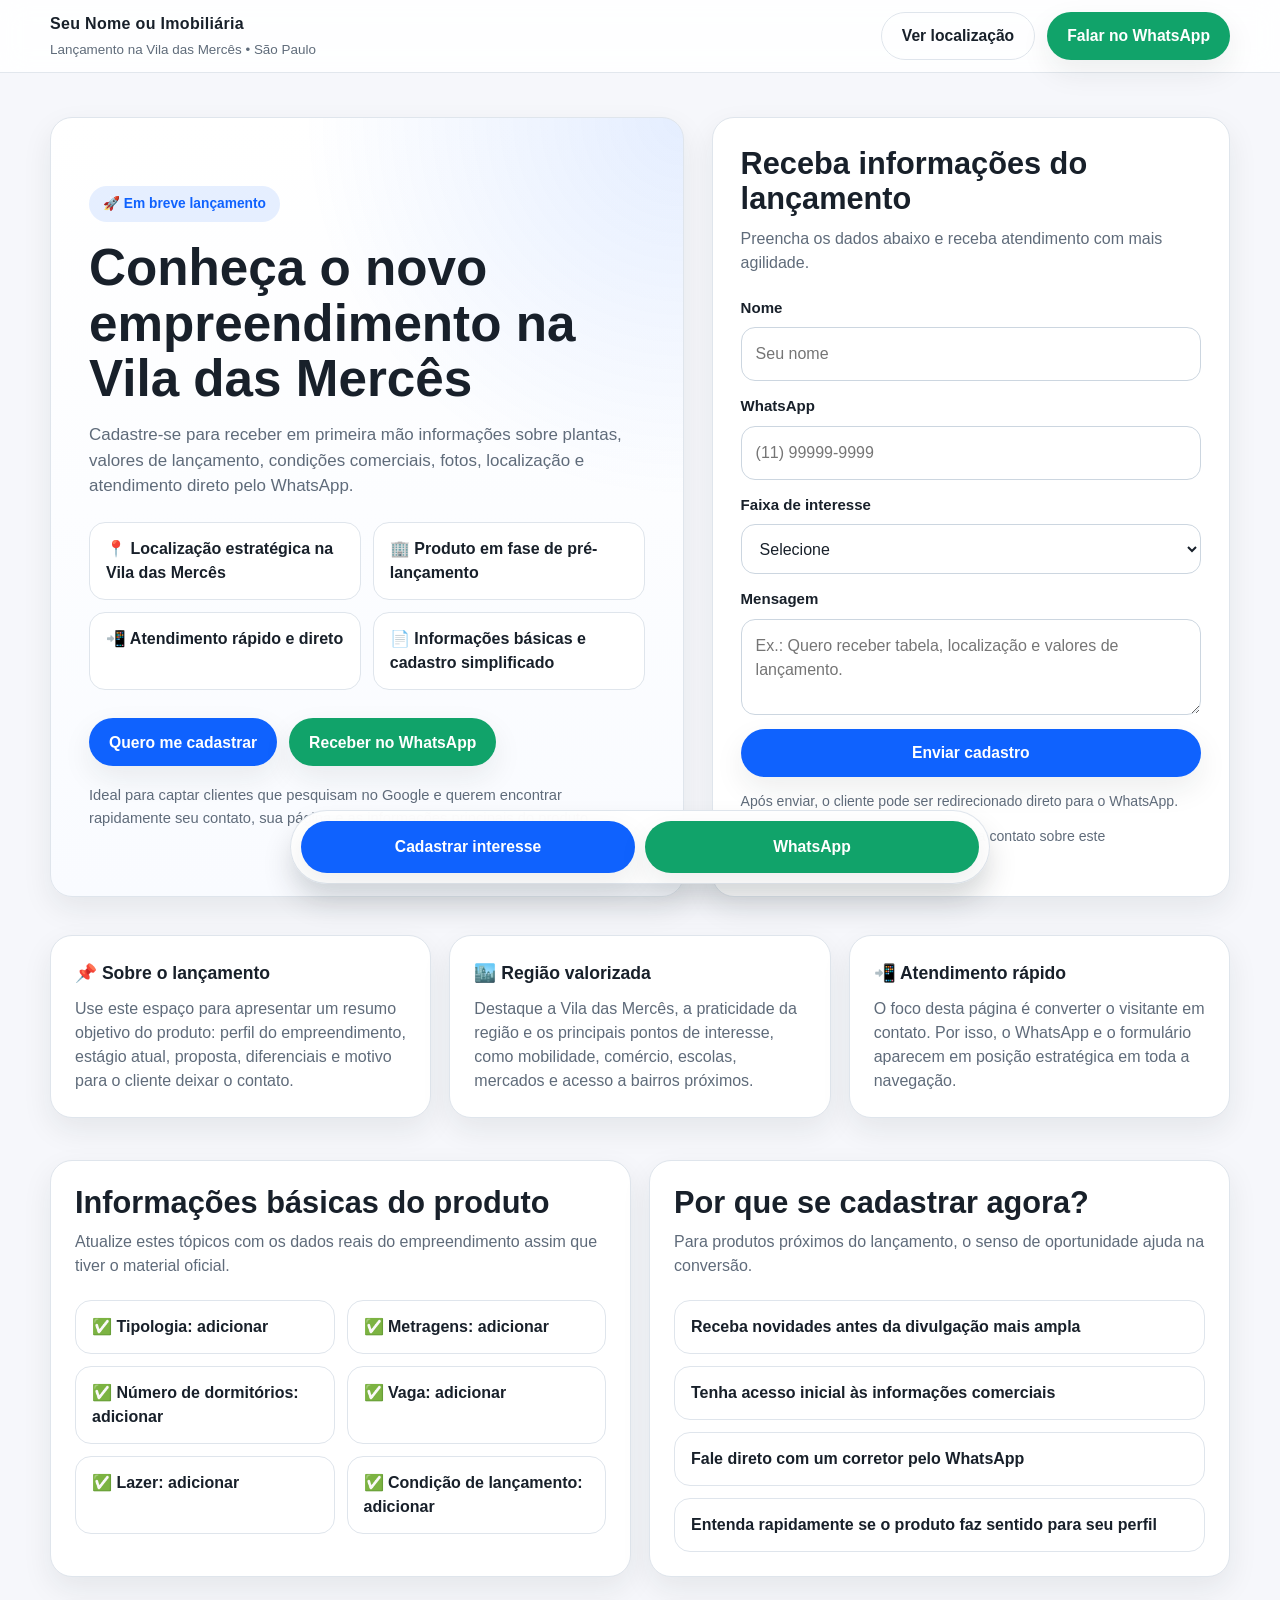
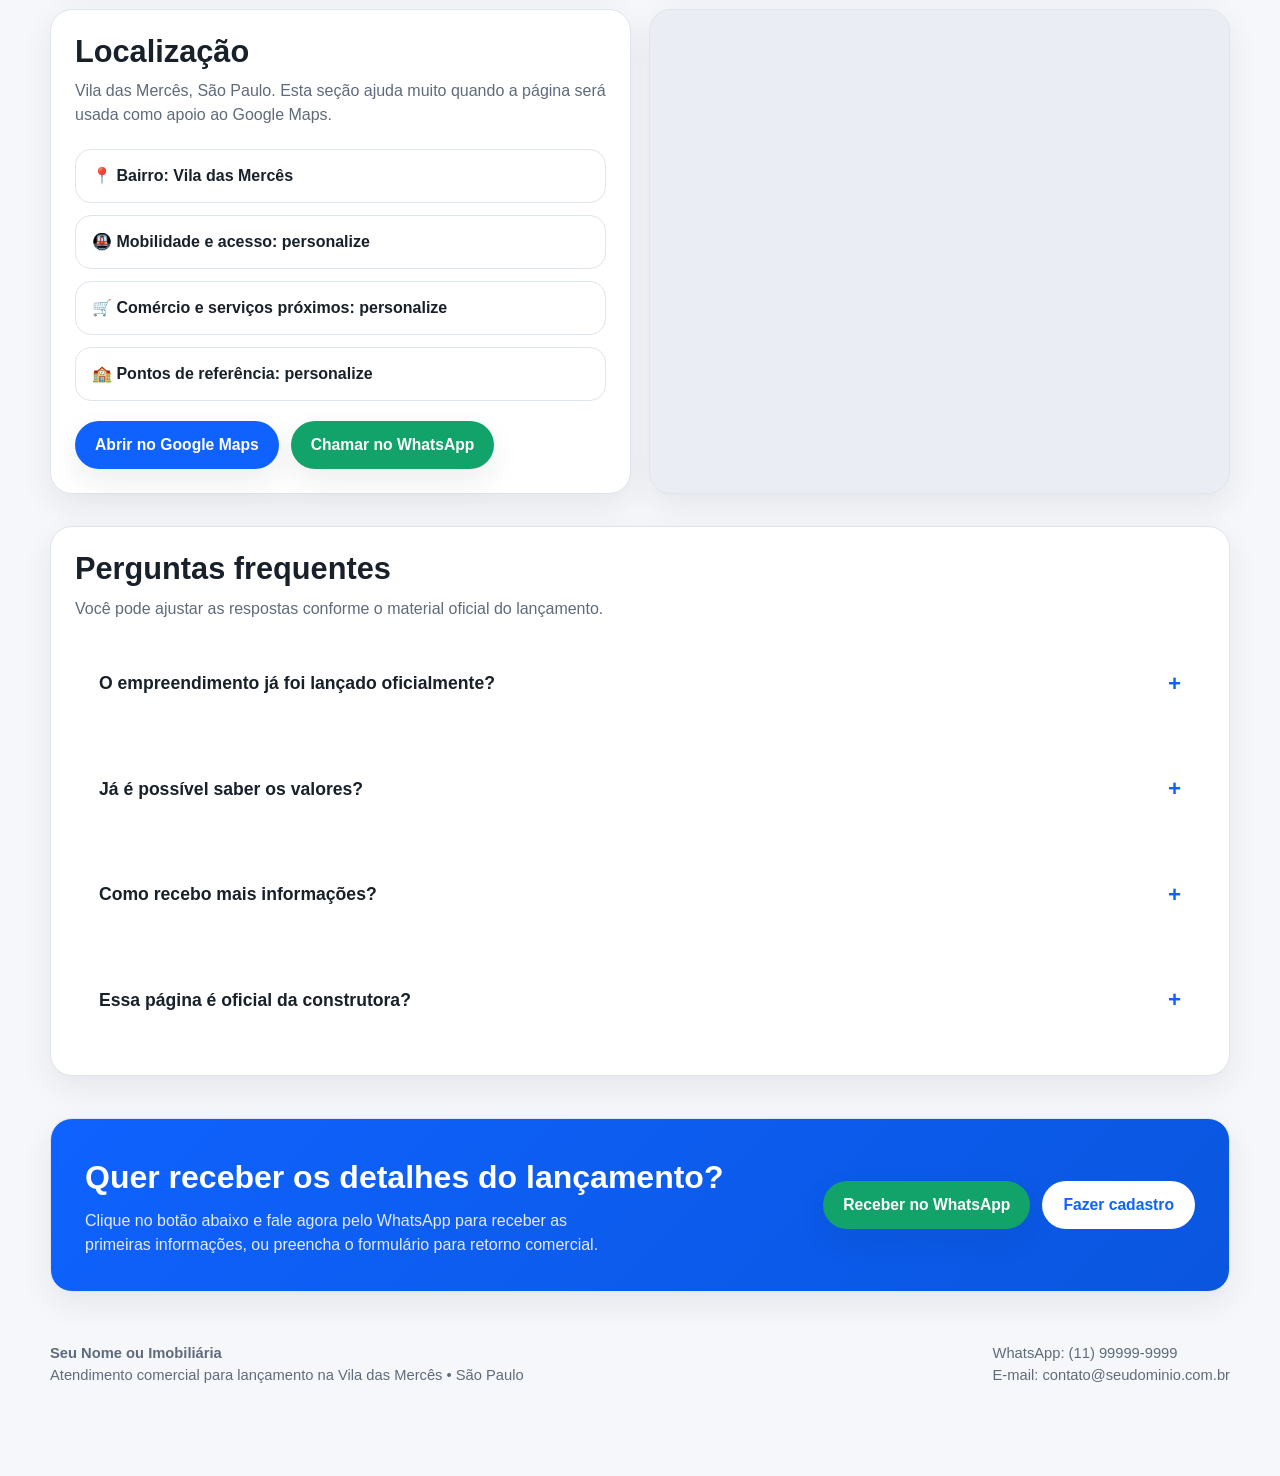
==== index.html @ 555c04d3 "Rename index.html.html to index.html" ====
<!DOCTYPE html>
<html lang="pt-BR">
<head>
  <meta charset="UTF-8" />
  <meta name="viewport" content="width=device-width, initial-scale=1.0" />
  <title>Lançamento na Vila das Mercês | Cadastre-se</title>
  <meta
    name="description"
    content="Conheça o novo lançamento imobiliário na Vila das Mercês, São Paulo. Receba informações, valores de lançamento, plantas e condições pelo WhatsApp."
  />
  <style>
    :root {
      --bg: #f6f7fb;
      --surface: #ffffff;
      --surface-2: #f1f4f8;
      --text: #18202a;
      --muted: #5f6b7a;
      --line: #dfe5ec;
      --primary: #0f62fe;
      --primary-dark: #0b4dcc;
      --accent: #11a36a;
      --accent-dark: #0b7a4f;
      --shadow: 0 12px 30px rgba(24, 32, 42, 0.08);
      --radius-lg: 22px;
      --radius-md: 16px;
      --radius-sm: 12px;
      --container: 1180px;
    }

    * {
      box-sizing: border-box;
    }

    html {
      scroll-behavior: smooth;
    }

    body {
      margin: 0;
      font-family: Arial, Helvetica, sans-serif;
      background: var(--bg);
      color: var(--text);
      line-height: 1.5;
    }

    img {
      max-width: 100%;
      display: block;
    }

    a {
      color: inherit;
      text-decoration: none;
    }

    .container {
      width: min(calc(100% - 32px), var(--container));
      margin: 0 auto;
    }

    .topbar {
      position: sticky;
      top: 0;
      z-index: 40;
      backdrop-filter: blur(14px);
      background: rgba(255, 255, 255, 0.88);
      border-bottom: 1px solid rgba(223, 229, 236, 0.9);
    }

    .topbar__inner {
      min-height: 72px;
      display: flex;
      align-items: center;
      justify-content: space-between;
      gap: 20px;
    }

    .brand {
      display: flex;
      flex-direction: column;
      gap: 4px;
    }

    .brand__name {
      font-size: 1rem;
      font-weight: 700;
      letter-spacing: 0.02em;
    }

    .brand__sub {
      font-size: 0.84rem;
      color: var(--muted);
    }

    .topbar__actions {
      display: flex;
      align-items: center;
      gap: 12px;
      flex-wrap: wrap;
    }

    .btn {
      display: inline-flex;
      align-items: center;
      justify-content: center;
      min-height: 48px;
      padding: 0 20px;
      border-radius: 999px;
      border: none;
      cursor: pointer;
      font-size: 0.98rem;
      font-weight: 700;
      transition: 0.2s ease;
    }

    .btn:hover {
      transform: translateY(-1px);
    }

    .btn--primary {
      background: var(--primary);
      color: #fff;
      box-shadow: var(--shadow);
    }

    .btn--primary:hover {
      background: var(--primary-dark);
    }

    .btn--whatsapp {
      background: var(--accent);
      color: #fff;
      box-shadow: var(--shadow);
    }

    .btn--whatsapp:hover {
      background: var(--accent-dark);
    }

    .btn--ghost {
      background: transparent;
      border: 1px solid var(--line);
      color: var(--text);
    }

    .hero {
      padding: 44px 0 30px;
    }

    .hero__grid {
      display: grid;
      grid-template-columns: 1.1fr 0.9fr;
      gap: 28px;
      align-items: stretch;
    }

    .card {
      background: var(--surface);
      border: 1px solid var(--line);
      border-radius: var(--radius-lg);
      box-shadow: var(--shadow);
    }

    .hero__content {
      padding: 38px;
      display: flex;
      flex-direction: column;
      justify-content: center;
      background:
        radial-gradient(circle at top right, rgba(15, 98, 254, 0.11), transparent 38%),
        linear-gradient(180deg, #ffffff, #f9fbff);
    }

    .badge {
      width: fit-content;
      padding: 8px 14px;
      border-radius: 999px;
      background: rgba(15, 98, 254, 0.1);
      color: var(--primary);
      font-size: 0.86rem;
      font-weight: 700;
      margin-bottom: 18px;
    }

    h1 {
      margin: 0 0 16px;
      font-size: clamp(2rem, 4vw, 3.5rem);
      line-height: 1.08;
    }

    .hero__lead {
      margin: 0 0 24px;
      font-size: 1.06rem;
      color: var(--muted);
      max-width: 58ch;
    }

    .hero__highlights {
      display: grid;
      grid-template-columns: repeat(2, minmax(0, 1fr));
      gap: 12px;
      margin: 0 0 28px;
      padding: 0;
      list-style: none;
    }

    .hero__highlights li,
    .feature-list li,
    .info-list li {
      background: var(--surface);
      border: 1px solid var(--line);
      border-radius: var(--radius-md);
      padding: 14px 16px;
      font-weight: 600;
    }

    .hero__cta {
      display: flex;
      gap: 12px;
      flex-wrap: wrap;
      margin-bottom: 18px;
    }

    .hero__note {
      margin: 0;
      font-size: 0.92rem;
      color: var(--muted);
    }

    .hero__form {
      padding: 28px;
      display: flex;
      flex-direction: column;
      justify-content: center;
    }

    .section-title {
      margin: 0 0 10px;
      font-size: clamp(1.5rem, 2.4vw, 2.2rem);
      line-height: 1.15;
    }

    .section-text {
      margin: 0;
      color: var(--muted);
    }

    form {
      margin-top: 22px;
      display: grid;
      gap: 14px;
    }

    .field {
      display: grid;
      gap: 8px;
    }

    .field label {
      font-weight: 700;
      font-size: 0.94rem;
    }

    .field input,
    .field select,
    .field textarea {
      width: 100%;
      min-height: 50px;
      padding: 14px 14px;
      border: 1px solid #ccd6e0;
      border-radius: 14px;
      font: inherit;
      color: var(--text);
      background: #fff;
      outline: none;
      transition: border-color 0.2s ease, box-shadow 0.2s ease;
    }

    .field textarea {
      min-height: 96px;
      resize: vertical;
    }

    .field input:focus,
    .field select:focus,
    .field textarea:focus {
      border-color: var(--primary);
      box-shadow: 0 0 0 4px rgba(15, 98, 254, 0.12);
    }

    .form__helper,
    .privacy {
      font-size: 0.88rem;
      color: var(--muted);
      margin: 0;
    }

    .status {
      display: none;
      padding: 14px 16px;
      border-radius: 14px;
      font-weight: 700;
      font-size: 0.94rem;
    }

    .status.is-visible {
      display: block;
    }

    .status.is-success {
      background: rgba(17, 163, 106, 0.12);
      color: var(--accent-dark);
      border: 1px solid rgba(17, 163, 106, 0.24);
    }

    .status.is-error {
      background: rgba(216, 66, 66, 0.1);
      color: #b42318;
      border: 1px solid rgba(216, 66, 66, 0.18);
    }

    section {
      padding: 18px 0 24px;
    }

    .features,
    .location,
    .faq,
    .contact {
      padding-top: 8px;
    }

    .grid-3,
    .grid-2 {
      display: grid;
      gap: 18px;
    }

    .grid-3 {
      grid-template-columns: repeat(3, minmax(0, 1fr));
    }

    .grid-2 {
      grid-template-columns: repeat(2, minmax(0, 1fr));
    }

    .info-card,
    .faq-item,
    .location-card,
    .contact-card {
      padding: 24px;
    }

    .info-card h3,
    .location-card h3,
    .contact-card h3,
    .faq-item summary {
      margin: 0 0 10px;
      font-size: 1.1rem;
    }

    .info-card p,
    .location-card p,
    .contact-card p,
    .faq-item p {
      margin: 0;
      color: var(--muted);
    }

    .feature-list,
    .info-list {
      padding: 0;
      margin: 22px 0 0;
      list-style: none;
      display: grid;
      gap: 12px;
    }

    .feature-list {
      grid-template-columns: repeat(2, minmax(0, 1fr));
    }

    .faq-list {
      display: grid;
      gap: 14px;
      margin-top: 22px;
    }

    .faq-item {
      overflow: hidden;
    }

    .faq-item summary {
      list-style: none;
      cursor: pointer;
      font-weight: 700;
      display: flex;
      align-items: center;
      justify-content: space-between;
      gap: 16px;
    }

    .faq-item summary::-webkit-details-marker {
      display: none;
    }

    .faq-item summary::after {
      content: "+";
      font-size: 1.4rem;
      color: var(--primary);
      flex-shrink: 0;
    }

    .faq-item[open] summary::after {
      content: "–";
    }

    .faq-item p {
      padding-top: 12px;
    }

    .map-wrap {
      border-radius: var(--radius-lg);
      overflow: hidden;
      border: 1px solid var(--line);
      min-height: 340px;
      background: #eaeef4;
    }

    .map-wrap iframe {
      width: 100%;
      height: 100%;
      min-height: 340px;
      border: 0;
    }

    .cta-band {
      padding: 34px;
      display: flex;
      align-items: center;
      justify-content: space-between;
      gap: 20px;
      margin-top: 10px;
      background: linear-gradient(135deg, #0f62fe, #0a56df);
      color: #fff;
    }

    .cta-band h2 {
      margin: 0 0 8px;
      font-size: clamp(1.5rem, 2.5vw, 2.4rem);
    }

    .cta-band p {
      margin: 0;
      color: rgba(255, 255, 255, 0.88);
      max-width: 60ch;
    }

    footer {
      padding: 26px 0 90px;
    }

    .footer {
      display: flex;
      align-items: center;
      justify-content: space-between;
      gap: 18px;
      flex-wrap: wrap;
      color: var(--muted);
      font-size: 0.92rem;
    }

    .floating-bar {
      position: fixed;
      left: 50%;
      bottom: 16px;
      transform: translateX(-50%);
      width: min(calc(100% - 20px), 700px);
      background: rgba(255, 255, 255, 0.95);
      border: 1px solid rgba(223, 229, 236, 0.95);
      box-shadow: 0 18px 30px rgba(24, 32, 42, 0.14);
      border-radius: 999px;
      padding: 10px;
      z-index: 55;
      display: flex;
      gap: 10px;
      backdrop-filter: blur(12px);
    }

    .floating-bar .btn {
      flex: 1;
      min-height: 52px;
    }

    @media (max-width: 980px) {
      .hero__grid,
      .grid-3,
      .grid-2,
      .feature-list,
      .cta-band {
        grid-template-columns: 1fr;
      }

      .hero__content,
      .hero__form,
      .cta-band {
        padding: 24px;
      }

      .cta-band {
        display: grid;
      }
    }

    @media (max-width: 720px) {
      .topbar__inner,
      .topbar__actions,
      .hero__cta,
      .footer {
        flex-direction: column;
        align-items: stretch;
      }

      .hero {
        padding-top: 24px;
      }

      .hero__highlights {
        grid-template-columns: 1fr;
      }

      .floating-bar {
        border-radius: 24px;
        padding: 12px;
        display: grid;
      }

      .btn,
      .floating-bar .btn {
        width: 100%;
      }
    }
  </style>
</head>
<body>
  <header class="topbar">
    <div class="container topbar__inner">
      <div class="brand">
        <span class="brand__name">Seu Nome ou Imobiliária</span>
        <span class="brand__sub">Lançamento na Vila das Mercês • São Paulo</span>
      </div>
      <div class="topbar__actions">
        <a class="btn btn--ghost" href="#localizacao">Ver localização</a>
        <a class="btn btn--whatsapp" id="topWhatsappBtn" href="https://wa.me/5511999999999?text=Olá!%20Quero%20mais%20informações%20sobre%20o%20lançamento%20na%20Vila%20das%20Mercês." target="_blank" rel="noopener noreferrer">Falar no WhatsApp</a>
      </div>
    </div>
  </header>

  <main>
    <section class="hero">
      <div class="container hero__grid">
        <div class="card hero__content">
          <div class="badge">🚀 Em breve lançamento</div>
          <h1>Conheça o novo empreendimento na Vila das Mercês</h1>
          <p class="hero__lead">
            Cadastre-se para receber em primeira mão informações sobre plantas, valores de lançamento,
            condições comerciais, fotos, localização e atendimento direto pelo WhatsApp.
          </p>

          <ul class="hero__highlights">
            <li>📍 Localização estratégica na Vila das Mercês</li>
            <li>🏢 Produto em fase de pré-lançamento</li>
            <li>📲 Atendimento rápido e direto</li>
            <li>📄 Informações básicas e cadastro simplificado</li>
          </ul>

          <div class="hero__cta">
            <a class="btn btn--primary" href="#cadastro">Quero me cadastrar</a>
            <a class="btn btn--whatsapp" href="https://wa.me/5511999999999?text=Olá!%20Tenho%20interesse%20no%20lançamento%20da%20Vila%20das%20Mercês.%20Pode%20me%20passar%20mais%20informações?" target="_blank" rel="noopener noreferrer">Receber no WhatsApp</a>
          </div>

          <p class="hero__note">
            Ideal para captar clientes que pesquisam no Google e querem encontrar rapidamente seu contato, sua página e as informações principais do produto.
          </p>
        </div>

        <aside class="card hero__form" id="cadastro">
          <h2 class="section-title">Receba informações do lançamento</h2>
          <p class="section-text">
            Preencha os dados abaixo e receba atendimento com mais agilidade.
          </p>

          <form id="leadForm">
            <div class="field">
              <label for="name">Nome</label>
              <input id="name" name="name" type="text" placeholder="Seu nome" required />
            </div>

            <div class="field">
              <label for="phone">WhatsApp</label>
              <input id="phone" name="phone" type="tel" placeholder="(11) 99999-9999" required />
            </div>

            <div class="field">
              <label for="interest">Faixa de interesse</label>
              <select id="interest" name="interest" required>
                <option value="">Selecione</option>
                <option value="Primeiro imóvel">Primeiro imóvel</option>
                <option value="Moradia própria">Moradia própria</option>
                <option value="Investimento">Investimento</option>
                <option value="Ainda avaliando">Ainda avaliando</option>
              </select>
            </div>

            <div class="field">
              <label for="message">Mensagem</label>
              <textarea id="message" name="message" placeholder="Ex.: Quero receber tabela, localização e valores de lançamento."></textarea>
            </div>

            <button class="btn btn--primary" type="submit">Enviar cadastro</button>
            <p class="form__helper">Após enviar, o cliente pode ser redirecionado direto para o WhatsApp.</p>
            <p class="privacy">Seus dados serão usados apenas para contato sobre este empreendimento.</p>
            <div class="status" id="formStatus"></div>
          </form>
        </aside>
      </div>
    </section>

    <section class="features">
      <div class="container">
        <div class="grid-3">
          <article class="card info-card">
            <h3>📌 Sobre o lançamento</h3>
            <p>
              Use este espaço para apresentar um resumo objetivo do produto: perfil do empreendimento,
              estágio atual, proposta, diferenciais e motivo para o cliente deixar o contato.
            </p>
          </article>

          <article class="card info-card">
            <h3>🏙️ Região valorizada</h3>
            <p>
              Destaque a Vila das Mercês, a praticidade da região e os principais pontos de interesse,
              como mobilidade, comércio, escolas, mercados e acesso a bairros próximos.
            </p>
          </article>

          <article class="card info-card">
            <h3>📲 Atendimento rápido</h3>
            <p>
              O foco desta página é converter o visitante em contato. Por isso, o WhatsApp e o formulário
              aparecem em posição estratégica em toda a navegação.
            </p>
          </article>
        </div>
      </div>
    </section>

    <section>
      <div class="container grid-2">
        <article class="card info-card">
          <h2 class="section-title">Informações básicas do produto</h2>
          <p class="section-text">
            Atualize estes tópicos com os dados reais do empreendimento assim que tiver o material oficial.
          </p>
          <ul class="feature-list">
            <li>✅ Tipologia: adicionar</li>
            <li>✅ Metragens: adicionar</li>
            <li>✅ Número de dormitórios: adicionar</li>
            <li>✅ Vaga: adicionar</li>
            <li>✅ Lazer: adicionar</li>
            <li>✅ Condição de lançamento: adicionar</li>
          </ul>
        </article>

        <article class="card info-card">
          <h2 class="section-title">Por que se cadastrar agora?</h2>
          <p class="section-text">
            Para produtos próximos do lançamento, o senso de oportunidade ajuda na conversão.
          </p>
          <ul class="info-list">
            <li>Receba novidades antes da divulgação mais ampla</li>
            <li>Tenha acesso inicial às informações comerciais</li>
            <li>Fale direto com um corretor pelo WhatsApp</li>
            <li>Entenda rapidamente se o produto faz sentido para seu perfil</li>
          </ul>
        </article>
      </div>
    </section>

    <section class="location" id="localizacao">
      <div class="container grid-2">
        <article class="card location-card">
          <h2 class="section-title">Localização</h2>
          <p class="section-text">
            Vila das Mercês, São Paulo. Esta seção ajuda muito quando a página será usada como apoio ao Google Maps.
          </p>
          <ul class="info-list">
            <li>📍 Bairro: Vila das Mercês</li>
            <li>🚇 Mobilidade e acesso: personalize</li>
            <li>🛒 Comércio e serviços próximos: personalize</li>
            <li>🏫 Pontos de referência: personalize</li>
          </ul>
          <div style="margin-top: 20px; display: flex; gap: 12px; flex-wrap: wrap;">
            <a class="btn btn--primary" href="https://maps.google.com/?q=Vila%20das%20Mercês%2C%20São%20Paulo" target="_blank" rel="noopener noreferrer">Abrir no Google Maps</a>
            <a class="btn btn--whatsapp" href="https://wa.me/5511999999999?text=Olá!%20Vi%20a%20página%20do%20lançamento%20na%20Vila%20das%20Mercês%20e%20quero%20mais%20detalhes." target="_blank" rel="noopener noreferrer">Chamar no WhatsApp</a>
          </div>
        </article>

        <div class="map-wrap card" aria-label="Mapa da localização do empreendimento">
          <iframe
            title="Mapa Vila das Mercês"
            src="https://www.google.com/maps?q=Vila%20das%20Mercês%2C%20São%20Paulo&z=15&output=embed"
            loading="lazy"
            referrerpolicy="no-referrer-when-downgrade">
          </iframe>
        </div>
      </div>
    </section>

    <section class="faq">
      <div class="container">
        <div class="card info-card">
          <h2 class="section-title">Perguntas frequentes</h2>
          <p class="section-text">Você pode ajustar as respostas conforme o material oficial do lançamento.</p>

          <div class="faq-list">
            <details class="faq-item">
              <summary>O empreendimento já foi lançado oficialmente?</summary>
              <p>
                Ainda está em fase de pré-lançamento ou lançamento iminente. Cadastre-se para receber as informações assim que forem disponibilizadas.
              </p>
            </details>

            <details class="faq-item">
              <summary>Já é possível saber os valores?</summary>
              <p>
                Os valores finais podem variar conforme a fase comercial. Deixe seu contato para receber as condições atualizadas assim que estiverem disponíveis.
              </p>
            </details>

            <details class="faq-item">
              <summary>Como recebo mais informações?</summary>
              <p>
                Você pode preencher o formulário desta página ou falar diretamente pelo WhatsApp para atendimento mais rápido.
              </p>
            </details>

            <details class="faq-item">
              <summary>Essa página é oficial da construtora?</summary>
              <p>
                Esta página pode ser usada como canal de captação e atendimento comercial. Ajuste este texto conforme sua estratégia e posicionamento profissional.
              </p>
            </details>
          </div>
        </div>
      </div>
    </section>

    <section class="contact">
      <div class="container">
        <div class="card cta-band">
          <div>
            <h2>Quer receber os detalhes do lançamento?</h2>
            <p>
              Clique no botão abaixo e fale agora pelo WhatsApp para receber as primeiras informações,
              ou preencha o formulário para retorno comercial.
            </p>
          </div>
          <div style="display:flex; gap:12px; flex-wrap: wrap;">
            <a class="btn btn--whatsapp" href="https://wa.me/5511999999999?text=Olá!%20Quero%20receber%20informações%20sobre%20o%20lançamento%20na%20Vila%20das%20Mercês." target="_blank" rel="noopener noreferrer">Receber no WhatsApp</a>
            <a class="btn btn--ghost" href="#cadastro" style="background: #fff; color: var(--primary); border-color: transparent;">Fazer cadastro</a>
          </div>
        </div>
      </div>
    </section>
  </main>

  <footer>
    <div class="container footer">
      <div>
        <strong>Seu Nome ou Imobiliária</strong><br />
        Atendimento comercial para lançamento na Vila das Mercês • São Paulo
      </div>
      <div>
        WhatsApp: (11) 99999-9999<br />
        E-mail: contato@seudominio.com.br
      </div>
    </div>
  </footer>

  <div class="floating-bar">
    <a class="btn btn--primary" href="#cadastro">Cadastrar interesse</a>
    <a class="btn btn--whatsapp" href="https://wa.me/5511999999999?text=Olá!%20Quero%20falar%20sobre%20o%20lançamento%20na%20Vila%20das%20Mercês." target="_blank" rel="noopener noreferrer">WhatsApp</a>
  </div>

  <script>
    const form = document.getElementById('leadForm');
    const statusBox = document.getElementById('formStatus');
    const phoneInput = document.getElementById('phone');

    function formatPhone(value) {
      const digits = value.replace(/\D/g, '').slice(0, 11);

      if (digits.length <= 2) return digits;
      if (digits.length <= 7) return `(${digits.slice(0, 2)}) ${digits.slice(2)}`;
      if (digits.length <= 11) return `(${digits.slice(0, 2)}) ${digits.slice(2, 7)}-${digits.slice(7)}`;
      return value;
    }

    phoneInput.addEventListener('input', (e) => {
      e.target.value = formatPhone(e.target.value);
    });

    function showStatus(message, type) {
      statusBox.textContent = message;
      statusBox.className = `status is-visible ${type === 'success' ? 'is-success' : 'is-error'}`;
    }

    form.addEventListener('submit', function (event) {
      event.preventDefault();

      const name = document.getElementById('name').value.trim();
      const phone = document.getElementById('phone').value.trim();
      const interest = document.getElementById('interest').value.trim();
      const message = document.getElementById('message').value.trim();

      if (!name || !phone || !interest) {
        showStatus('Preencha nome, WhatsApp e faixa de interesse.', 'error');
        return;
      }

      const whatsappNumber = '5511999999999';
      const text = `Olá! Quero informações sobre o lançamento na Vila das Mercês.%0A%0A` +
        `Nome: ${encodeURIComponent(name)}%0A` +
        `WhatsApp: ${encodeURIComponent(phone)}%0A` +
        `Interesse: ${encodeURIComponent(interest)}%0A` +
        `Mensagem: ${encodeURIComponent(message || 'Não informada')}`;

      showStatus('Cadastro preenchido com sucesso. Você será direcionado para o WhatsApp.', 'success');

      setTimeout(() => {
        window.open(`https://wa.me/${whatsappNumber}?text=${text}`, '_blank');
        form.reset();
      }, 700);
    });
  </script>
</body>
</html>
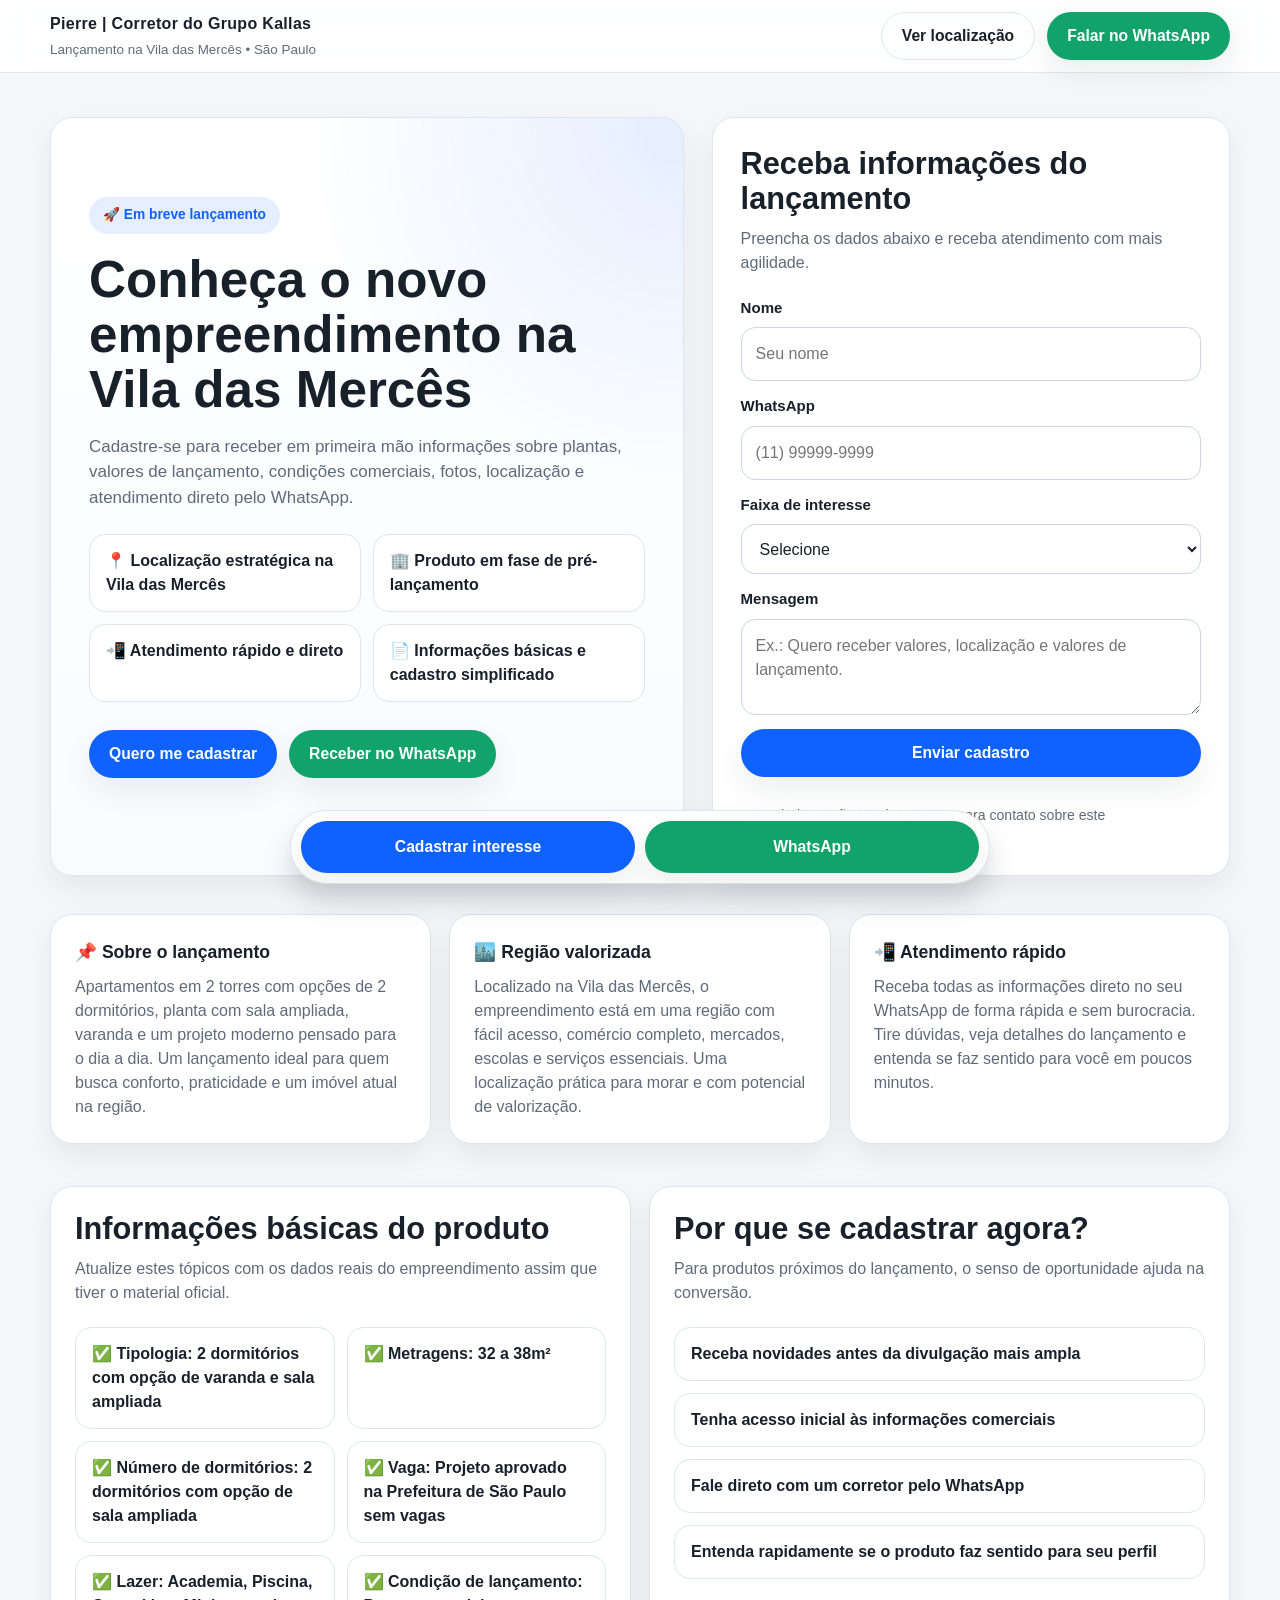
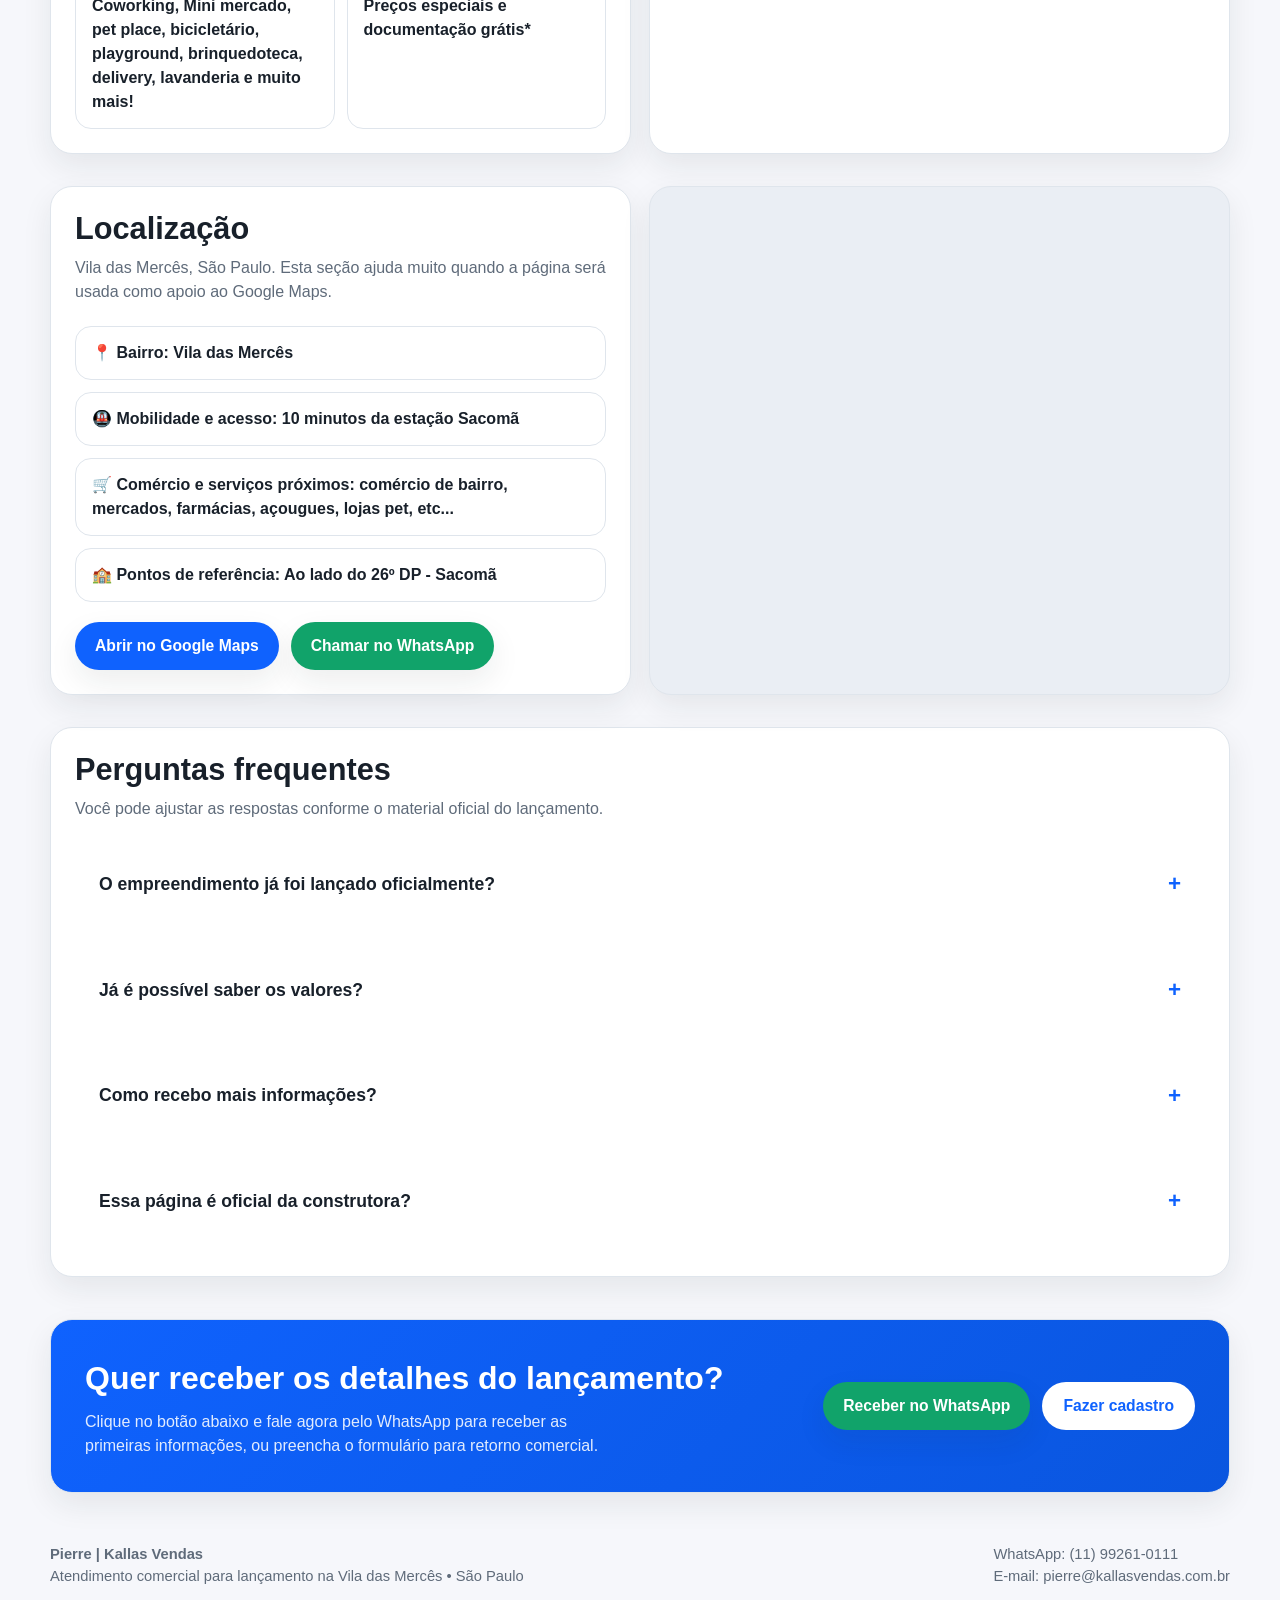
==== commit 226e27a8: "Update index.html" ====
--- a/index.html
+++ b/index.html
@@ -546,7 +546,7 @@
   <header class="topbar">
     <div class="container topbar__inner">
       <div class="brand">
-        <span class="brand__name">Seu Nome ou Imobiliária</span>
+        <span class="brand__name">Pierre | Corretor do Grupo Kallas </span>
         <span class="brand__sub">Lançamento na Vila das Mercês • São Paulo</span>
       </div>
       <div class="topbar__actions">
@@ -580,7 +580,7 @@
           </div>
 
           <p class="hero__note">
-            Ideal para captar clientes que pesquisam no Google e querem encontrar rapidamente seu contato, sua página e as informações principais do produto.
+            
           </p>
         </div>
 
@@ -614,11 +614,11 @@
 
             <div class="field">
               <label for="message">Mensagem</label>
-              <textarea id="message" name="message" placeholder="Ex.: Quero receber tabela, localização e valores de lançamento."></textarea>
+              <textarea id="message" name="message" placeholder="Ex.: Quero receber valores, localização e valores de lançamento."></textarea>
             </div>
 
             <button class="btn btn--primary" type="submit">Enviar cadastro</button>
-            <p class="form__helper">Após enviar, o cliente pode ser redirecionado direto para o WhatsApp.</p>
+            <p class="form__helper"></p>
             <p class="privacy">Seus dados serão usados apenas para contato sobre este empreendimento.</p>
             <div class="status" id="formStatus"></div>
           </form>
@@ -632,24 +632,21 @@
           <article class="card info-card">
             <h3>📌 Sobre o lançamento</h3>
             <p>
-              Use este espaço para apresentar um resumo objetivo do produto: perfil do empreendimento,
-              estágio atual, proposta, diferenciais e motivo para o cliente deixar o contato.
+              Apartamentos em 2 torres com opções de 2 dormitórios, planta com sala ampliada, varanda e um projeto moderno pensado para o dia a dia. Um lançamento ideal para quem busca conforto, praticidade e um imóvel atual na região.
             </p>
           </article>
 
           <article class="card info-card">
             <h3>🏙️ Região valorizada</h3>
             <p>
-              Destaque a Vila das Mercês, a praticidade da região e os principais pontos de interesse,
-              como mobilidade, comércio, escolas, mercados e acesso a bairros próximos.
+             Localizado na Vila das Mercês, o empreendimento está em uma região com fácil acesso, comércio completo, mercados, escolas e serviços essenciais. Uma localização prática para morar e com potencial de valorização.
             </p>
           </article>
 
           <article class="card info-card">
             <h3>📲 Atendimento rápido</h3>
             <p>
-              O foco desta página é converter o visitante em contato. Por isso, o WhatsApp e o formulário
-              aparecem em posição estratégica em toda a navegação.
+              Receba todas as informações direto no seu WhatsApp de forma rápida e sem burocracia. Tire dúvidas, veja detalhes do lançamento e entenda se faz sentido para você em poucos minutos.
             </p>
           </article>
         </div>
@@ -664,12 +661,12 @@
             Atualize estes tópicos com os dados reais do empreendimento assim que tiver o material oficial.
           </p>
           <ul class="feature-list">
-            <li>✅ Tipologia: adicionar</li>
-            <li>✅ Metragens: adicionar</li>
-            <li>✅ Número de dormitórios: adicionar</li>
-            <li>✅ Vaga: adicionar</li>
-            <li>✅ Lazer: adicionar</li>
-            <li>✅ Condição de lançamento: adicionar</li>
+            <li>✅ Tipologia: 2 dormitórios com opção de varanda e sala ampliada </li>
+            <li>✅ Metragens: 32 a 38m²</li>
+            <li>✅ Número de dormitórios: 2 dormitórios com opção de sala ampliada </li>
+            <li>✅ Vaga: Projeto aprovado na Prefeitura de São Paulo sem vagas</li>
+            <li>✅ Lazer: Academia, Piscina, Coworking, Mini mercado, pet place, bicicletário, playground, brinquedoteca, delivery, lavanderia e muito mais! </li>
+            <li>✅ Condição de lançamento: Preços especiais e documentação grátis*</li>
           </ul>
         </article>
 
@@ -697,12 +694,12 @@
           </p>
           <ul class="info-list">
             <li>📍 Bairro: Vila das Mercês</li>
-            <li>🚇 Mobilidade e acesso: personalize</li>
-            <li>🛒 Comércio e serviços próximos: personalize</li>
-            <li>🏫 Pontos de referência: personalize</li>
+            <li>🚇 Mobilidade e acesso: 10 minutos da estação Sacomã</li>
+            <li>🛒 Comércio e serviços próximos: comércio de bairro, mercados, farmácias, açougues, lojas pet, etc... </li>
+            <li>🏫 Pontos de referência: Ao lado do 26º DP - Sacomã </li>
           </ul>
           <div style="margin-top: 20px; display: flex; gap: 12px; flex-wrap: wrap;">
-            <a class="btn btn--primary" href="https://maps.google.com/?q=Vila%20das%20Mercês%2C%20São%20Paulo" target="_blank" rel="noopener noreferrer">Abrir no Google Maps</a>
+            <a class="btn btn--primary" href="https://www.google.com/maps/place/Kazzas+Vila+das+Merc%C3%AAs/@-23.6231399,-46.6026683,226m/data=!3m1!1e3!4m6!3m5!1s0x94ce5bb691fa6761:0xd5246a7b2c9a9497!8m2!3d-23.6235306!4d-46.6025646!16s%2Fg%2F11zkwfbxp0!5m1!1e2?entry=ttu&g_ep=EgoyMDI2MDQxNC4wIKXMDSoASAFQAw%3D%3D" target="_blank" rel="noopener noreferrer">Abrir no Google Maps</a>
             <a class="btn btn--whatsapp" href="https://wa.me/5511999999999?text=Olá!%20Vi%20a%20página%20do%20lançamento%20na%20Vila%20das%20Mercês%20e%20quero%20mais%20detalhes." target="_blank" rel="noopener noreferrer">Chamar no WhatsApp</a>
           </div>
         </article>
@@ -749,7 +746,7 @@
             <details class="faq-item">
               <summary>Essa página é oficial da construtora?</summary>
               <p>
-                Esta página pode ser usada como canal de captação e atendimento comercial. Ajuste este texto conforme sua estratégia e posicionamento profissional.
+                Não. Esta página é independente.  
               </p>
             </details>
           </div>
@@ -779,12 +776,12 @@
   <footer>
     <div class="container footer">
       <div>
-        <strong>Seu Nome ou Imobiliária</strong><br />
+        <strong>Pierre | Kallas Vendas</strong><br />
         Atendimento comercial para lançamento na Vila das Mercês • São Paulo
       </div>
       <div>
-        WhatsApp: (11) 99999-9999<br />
-        E-mail: contato@seudominio.com.br
+        WhatsApp: (11) 99261-0111<br />
+        E-mail: pierre@kallasvendas.com.br
       </div>
     </div>
   </footer>
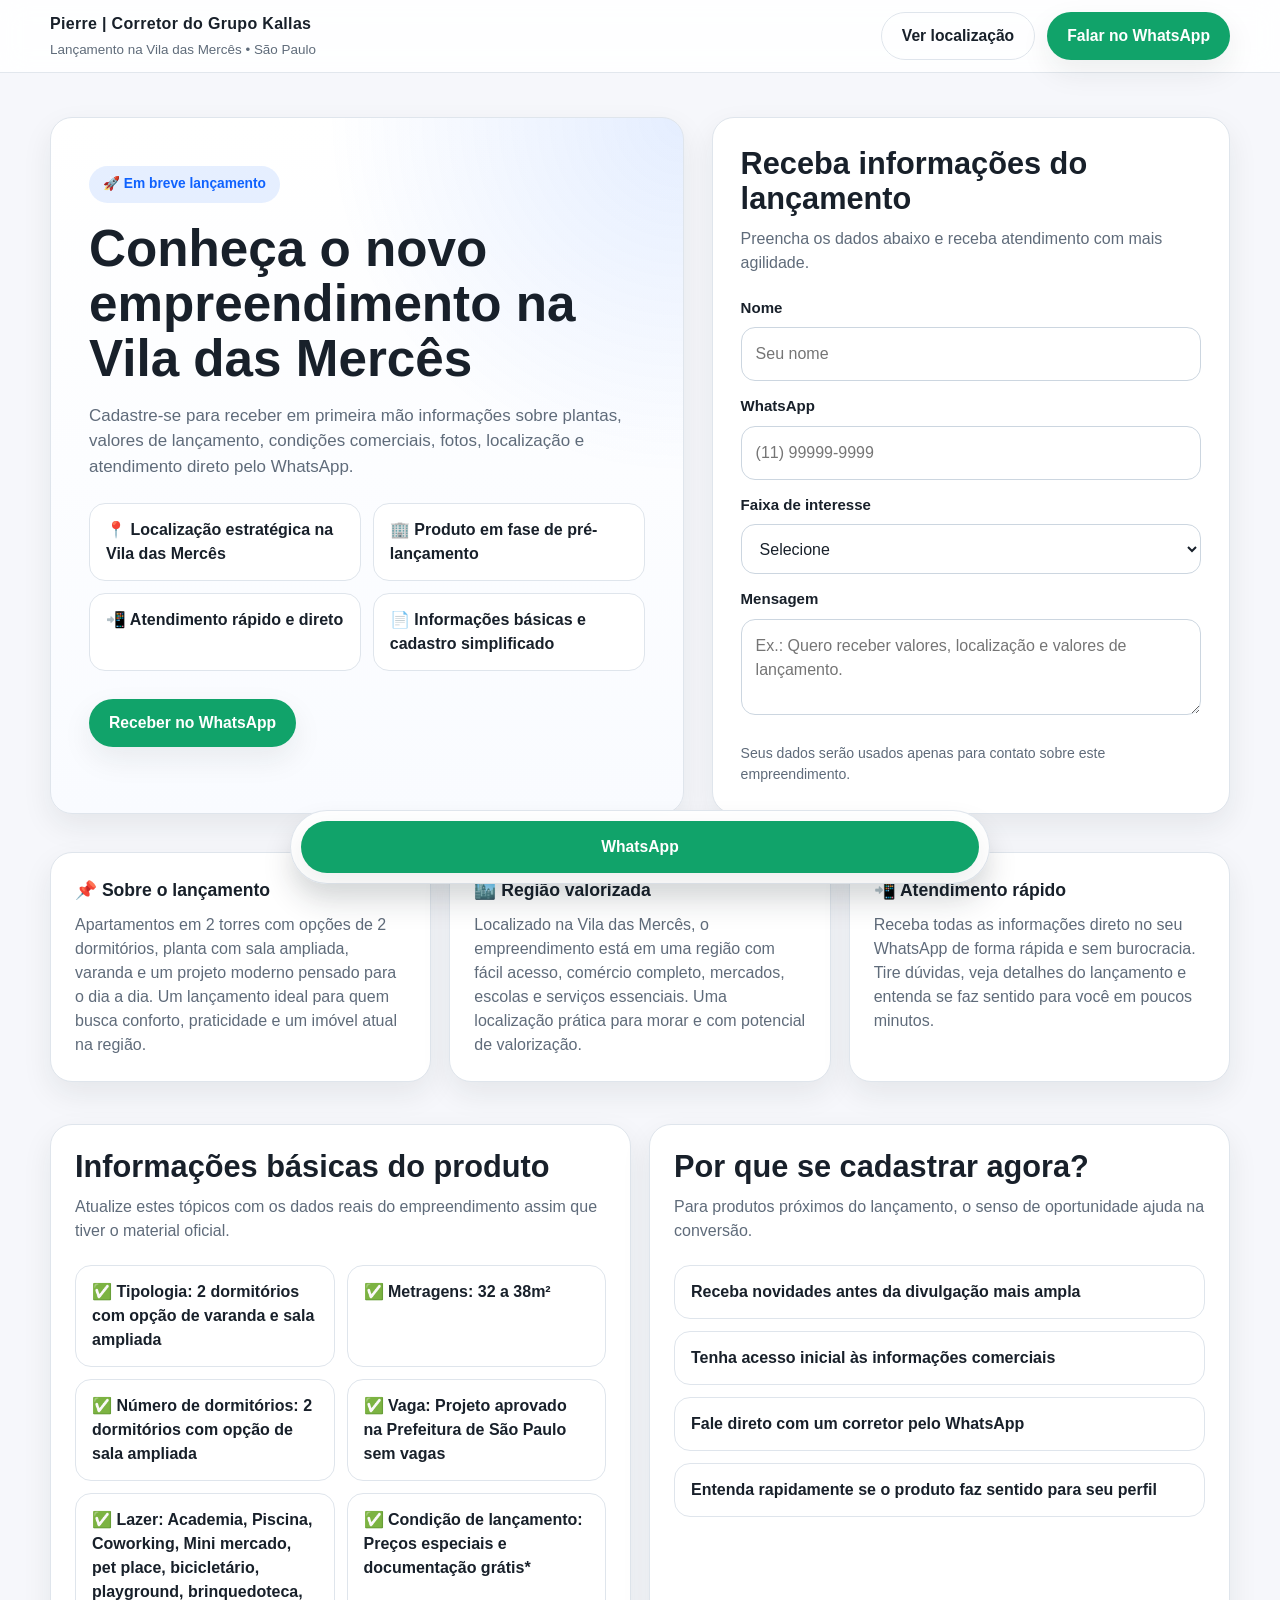
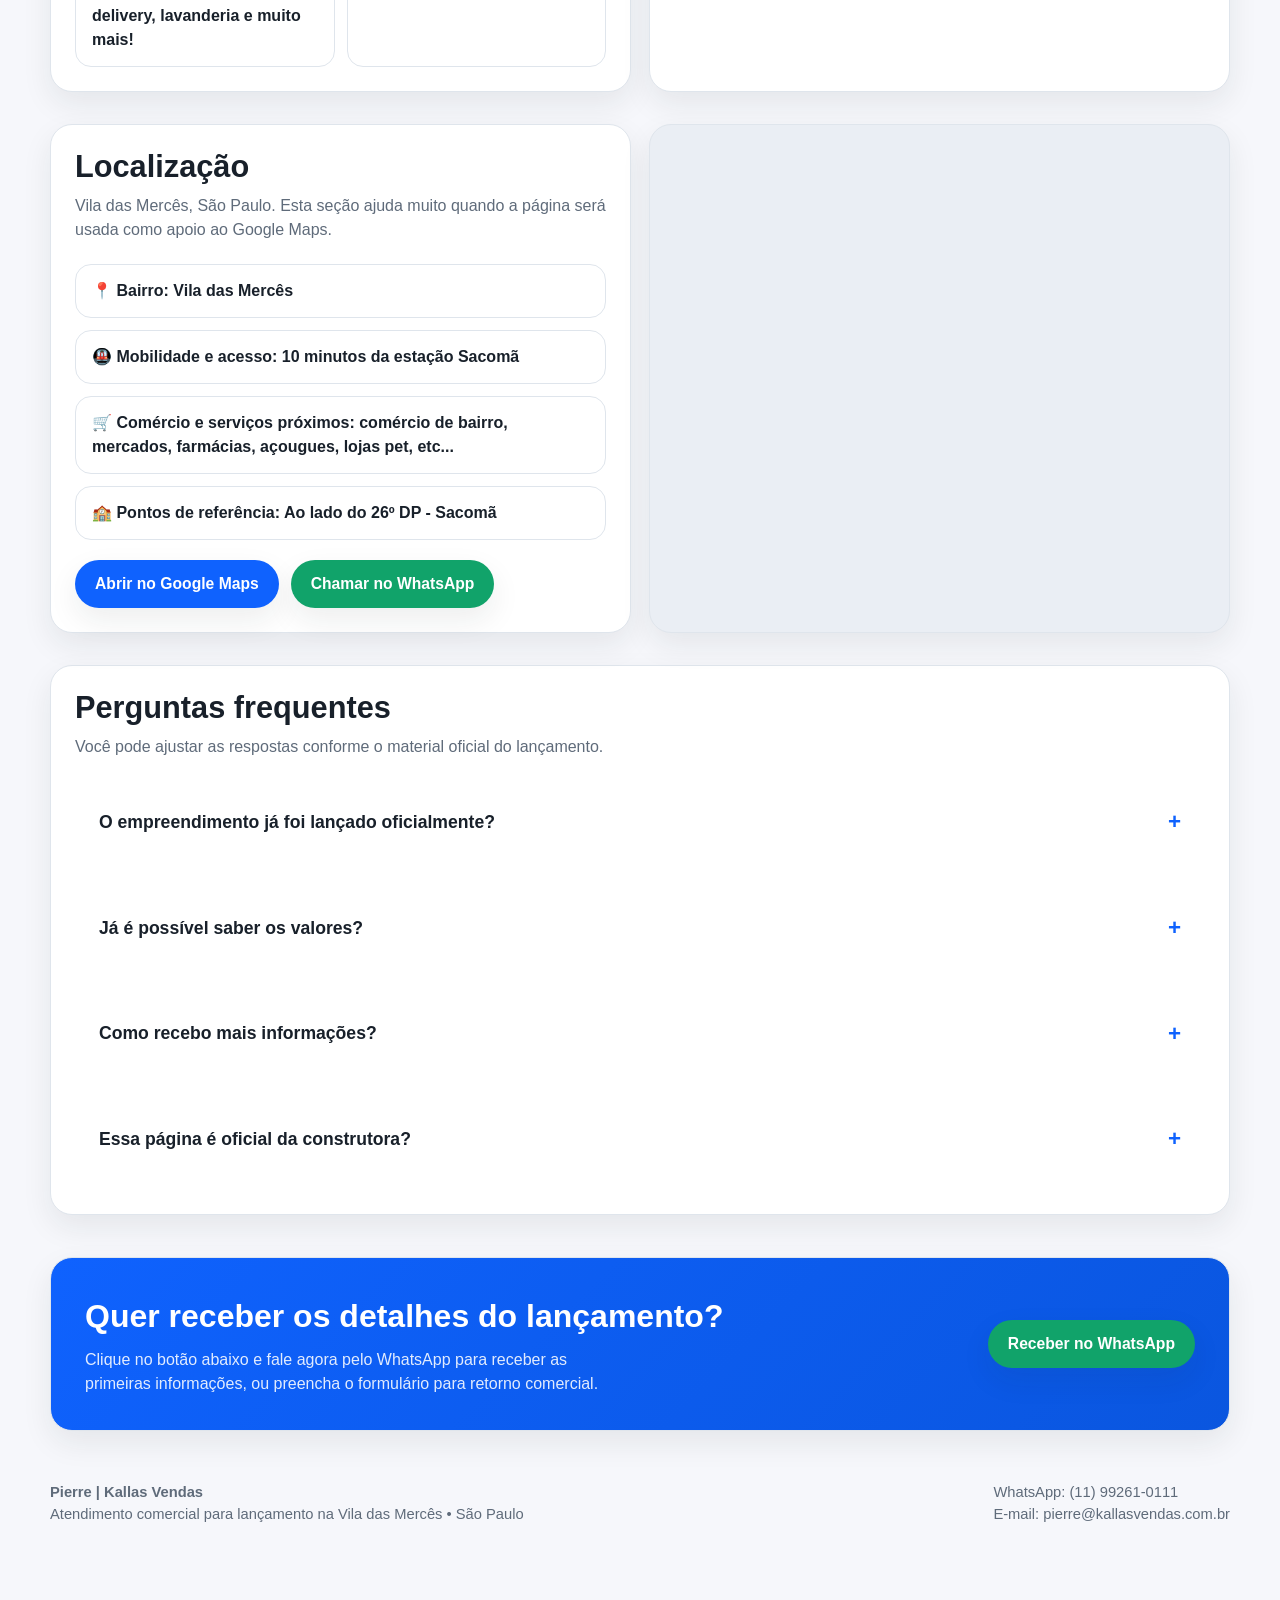
==== commit 513da611: "Update index.html Retirando os botões de cadastro. Deixando apenas os botões de whatsapp." ====
--- a/index.html
+++ b/index.html
@@ -551,7 +551,7 @@
       </div>
       <div class="topbar__actions">
         <a class="btn btn--ghost" href="#localizacao">Ver localização</a>
-        <a class="btn btn--whatsapp" id="topWhatsappBtn" href="https://wa.me/5511999999999?text=Olá!%20Quero%20mais%20informações%20sobre%20o%20lançamento%20na%20Vila%20das%20Mercês." target="_blank" rel="noopener noreferrer">Falar no WhatsApp</a>
+        <a class="btn btn--whatsapp" id="topWhatsappBtn" href="https://wa.me/5511992610111?text=Olá!%20Quero%20mais%20informações%20sobre%20o%20lançamento%20na%20Vila%20das%20Mercês." target="_blank" rel="noopener noreferrer">Falar no WhatsApp</a>
       </div>
     </div>
   </header>
@@ -575,8 +575,8 @@
           </ul>
 
           <div class="hero__cta">
-            <a class="btn btn--primary" href="#cadastro">Quero me cadastrar</a>
-            <a class="btn btn--whatsapp" href="https://wa.me/5511999999999?text=Olá!%20Tenho%20interesse%20no%20lançamento%20da%20Vila%20das%20Mercês.%20Pode%20me%20passar%20mais%20informações?" target="_blank" rel="noopener noreferrer">Receber no WhatsApp</a>
+            
+            <a class="btn btn--whatsapp" href="https://wa.me/5511992610111?text=Olá!%20Tenho%20interesse%20no%20lançamento%20da%20Vila%20das%20Mercês.%20Pode%20me%20passar%20mais%20informações?" target="_blank" rel="noopener noreferrer">Receber no WhatsApp</a>
           </div>
 
           <p class="hero__note">
@@ -617,7 +617,7 @@
               <textarea id="message" name="message" placeholder="Ex.: Quero receber valores, localização e valores de lançamento."></textarea>
             </div>
 
-            <button class="btn btn--primary" type="submit">Enviar cadastro</button>
+            
             <p class="form__helper"></p>
             <p class="privacy">Seus dados serão usados apenas para contato sobre este empreendimento.</p>
             <div class="status" id="formStatus"></div>
@@ -700,7 +700,7 @@
           </ul>
           <div style="margin-top: 20px; display: flex; gap: 12px; flex-wrap: wrap;">
             <a class="btn btn--primary" href="https://www.google.com/maps/place/Kazzas+Vila+das+Merc%C3%AAs/@-23.6231399,-46.6026683,226m/data=!3m1!1e3!4m6!3m5!1s0x94ce5bb691fa6761:0xd5246a7b2c9a9497!8m2!3d-23.6235306!4d-46.6025646!16s%2Fg%2F11zkwfbxp0!5m1!1e2?entry=ttu&g_ep=EgoyMDI2MDQxNC4wIKXMDSoASAFQAw%3D%3D" target="_blank" rel="noopener noreferrer">Abrir no Google Maps</a>
-            <a class="btn btn--whatsapp" href="https://wa.me/5511999999999?text=Olá!%20Vi%20a%20página%20do%20lançamento%20na%20Vila%20das%20Mercês%20e%20quero%20mais%20detalhes." target="_blank" rel="noopener noreferrer">Chamar no WhatsApp</a>
+            <a class="btn btn--whatsapp" href="https://wa.me/5511992610111?text=Olá!%20Vi%20a%20página%20do%20lançamento%20na%20Vila%20das%20Mercês%20e%20quero%20mais%20detalhes." target="_blank" rel="noopener noreferrer">Chamar no WhatsApp</a>
           </div>
         </article>
 
@@ -765,8 +765,8 @@
             </p>
           </div>
           <div style="display:flex; gap:12px; flex-wrap: wrap;">
-            <a class="btn btn--whatsapp" href="https://wa.me/5511999999999?text=Olá!%20Quero%20receber%20informações%20sobre%20o%20lançamento%20na%20Vila%20das%20Mercês." target="_blank" rel="noopener noreferrer">Receber no WhatsApp</a>
-            <a class="btn btn--ghost" href="#cadastro" style="background: #fff; color: var(--primary); border-color: transparent;">Fazer cadastro</a>
+            <a class="btn btn--whatsapp" href="https://wa.me/5511992610111?text=Olá!%20Quero%20receber%20informações%20sobre%20o%20lançamento%20na%20Vila%20das%20Mercês." target="_blank" rel="noopener noreferrer">Receber no WhatsApp</a>
+           
           </div>
         </div>
       </div>
@@ -787,8 +787,8 @@
   </footer>
 
   <div class="floating-bar">
-    <a class="btn btn--primary" href="#cadastro">Cadastrar interesse</a>
-    <a class="btn btn--whatsapp" href="https://wa.me/5511999999999?text=Olá!%20Quero%20falar%20sobre%20o%20lançamento%20na%20Vila%20das%20Mercês." target="_blank" rel="noopener noreferrer">WhatsApp</a>
+    
+    <a class="btn btn--whatsapp" href="https://wa.me/5511992610111?text=Olá!%20Quero%20falar%20sobre%20o%20lançamento%20na%20Vila%20das%20Mercês." target="_blank" rel="noopener noreferrer">WhatsApp</a>
   </div>
 
   <script>
@@ -837,7 +837,7 @@
       showStatus('Cadastro preenchido com sucesso. Você será direcionado para o WhatsApp.', 'success');
 
       setTimeout(() => {
-        window.open(`https://wa.me/${whatsappNumber}?text=${text}`, '_blank');
+        window.open(`https://wa.me/${5511992610111}?text=${text}`, '_blank');
         form.reset();
       }, 700);
     });
